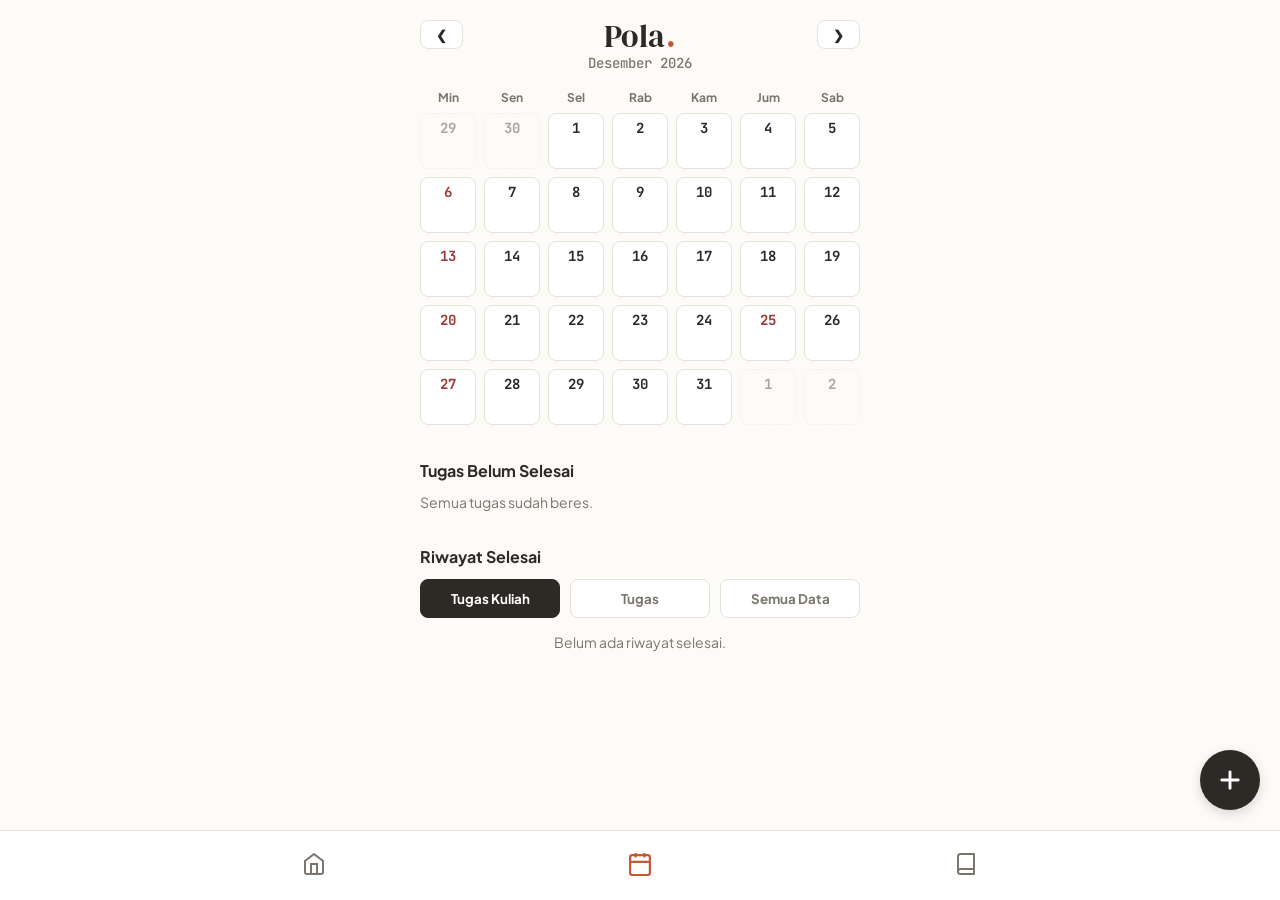
==== kalender.html @ 88614205 "Revamp calendar header and add modals Updated the calendar header layout and added new modal section" ====
<!DOCTYPE html>
<html lang="id">
<head>
    <meta charset="UTF-8">
    <meta name="viewport" content="width=device-width, initial-scale=1.0">
    <title>Pola - Kalender</title>
    <link rel="stylesheet" href="style.css">
</head>
<body>
    <div class="app-container">
        
        <!-- HEADER TERKUNCI (Sejajar dengan index & matkul) -->
        <div class="calendar-header">
            <button class="btn-prev" onclick="changeMonth(-1)">&#10094;</button>
            <div style="position: relative; cursor: pointer; text-align: center; display: flex; flex-direction: column; align-items: center; width: 100%;">
                <h1 class="brand-title" style="margin-bottom: 2px;">Pola<span class="brand-dot">.</span></h1>
                <p id="month-display-text" style="color: var(--text-muted); font-size: 14px; font-weight: 500;"></p>
                <input type="month" id="native-month-picker" style="position: absolute; top:0; left:0; width:100%; height:100%; opacity:0; cursor: pointer;">
            </div>
            <button class="btn-next" onclick="changeMonth(1)">&#10095;</button>
        </div>

        <div class="calendar-grid" id="calendar-grid"></div>

        <div class="upcoming-container">
            <h2 class="section-title">Tugas Belum Selesai</h2>
            <div id="upcoming-list"></div>
        </div>

        <div class="history-container">
            <h2 class="section-title">Riwayat Selesai</h2>
            <div class="history-tabs">
                <button class="tab-btn active" id="tab-tk" onclick="renderHistory('Tugas Kuliah')">Tugas Kuliah</button>
                <button class="tab-btn" id="tab-tb" onclick="renderHistory('Tugas')">Tugas</button>
                <button class="tab-btn" id="tab-semua" onclick="renderHistory('Semua')">Semua Data</button>
            </div>
            <div id="history-list"></div>
        </div>

        <div class="fab-container">
            <div class="fab-menu" id="fab-menu">
                <button onclick="openModal('Tugas Kuliah')">Tugas Kuliah</button>
                <button onclick="openModal('Tugas')">Tugas</button>
            </div>
            <div class="fab" onclick="toggleFabMenu()"></div>
        </div>
    </div>
    
    <!-- POP UP DETAIL KALENDER -->
    <div class="modal-overlay" id="day-detail-modal">
        <div class="modal">
            <h2 id="detail-date-title" style="font-size: 16px; margin-bottom: 15px;">Jadwal</h2>
            <div id="detail-list" style="margin-bottom: 20px; max-height: 50vh; overflow-y: auto;"></div>
            <div class="modal-btns"><button onclick="closeModal('day-detail-modal')" class="btn-save">Tutup</button></div>
        </div>
    </div>

    <!-- MODAL RESCHEDULE -->
    <div class="modal-overlay" id="reschedule-modal">
        <div class="modal">
            <h2 style="font-size: 16px;">Ubah Jadwal Ini</h2>
            <p style="font-size: 12px; color: var(--text-muted); margin-bottom: 15px;">(Hanya mengubah hari ini, minggu depan tetap normal)</p>
            <input type="hidden" id="res-matkulId">
            <input type="hidden" id="res-originalDate">
            <label>Pindah ke Tanggal</label><input type="date" id="res-date">
            <label>Ubah Jam</label><input type="time" id="res-time">
            <label>Ubah Ruangan / Via</label><input type="text" id="res-ruang">
            <label>Dosen Pengganti</label><input type="text" id="res-dosen">
            <div class="modal-btns">
                <button onclick="closeModal('reschedule-modal')" class="btn-cancel">Batal</button>
                <button class="btn-save" onclick="saveReschedule()">Simpan</button>
            </div>
        </div>
    </div>

    <!-- MODAL INSERT -->
    <div class="modal-overlay" id="insert-modal">
        <div class="modal">
            <h2 id="modal-title">Tambah</h2>
            <form id="insert-form">
                <input type="hidden" id="current-category">
                <label>Nama Kegiatan *</label><input type="text" id="new-task-name">
                <div id="field-matkul-dropdown" style="display:none;">
                    <label>Mata Kuliah</label><select id="task-matkul-select"></select>
                    <label>Pengumpulan</label><input type="text" id="task-via">
                </div>
                <label>Tanggal *</label><input type="date" id="new-task-date">
                <label>Jam *</label><input type="time" id="new-task-time">
                <label>Deskripsi (Opsional)</label><textarea id="new-task-desc" rows="2"></textarea>
                
                <div id="field-warna" style="display: none;">
                    <label>Warna Penanda</label>
                    <div class="color-swatches" id="color-swatches-container">
                        <div class="swatch" data-color="#4A7C59" style="background-color: #4A7C59;"></div>
                        <div class="swatch" data-color="#364958" style="background-color: #364958;"></div>
                        <div class="swatch" data-color="#A36B69" style="background-color: #A36B69;"></div>
                        <div class="swatch" data-color="#795C48" style="background-color: #795C48;"></div>
                        <div class="swatch" data-color="#3E5A47" style="background-color: #3E5A47;"></div>
                        <div class="swatch" data-color="#723D46" style="background-color: #723D46;"></div>
                        <div class="swatch" data-color="#5A4A6F" style="background-color: #5A4A6F;"></div>
                        <div class="swatch" data-color="#5F7485" style="background-color: #5F7485;"></div>
                        <div class="swatch" data-color="#AD6A51" style="background-color: #AD6A51;"></div>
                        <div class="swatch" data-color="#8C6239" style="background-color: #8C6239;"></div>
                    </div>
                    <input type="hidden" id="new-task-color" value="#4A7C59">
                </div>
            </form>
            <div class="modal-btns">
                <button onclick="closeModal('insert-modal')" class="btn-cancel">Batal</button>
                <button class="btn-save" onclick="saveNewTask()">Simpan</button>
            </div>
        </div>
    </div>

    <nav class="bottom-nav">
        <a href="index.html" class="nav-item"><svg viewBox="0 0 24 24"><path d="M3 9l9-7 9 7v11a2 2 0 0 1-2 2H5a2 2 0 0 1-2-2z"></path><polyline points="9 22 9 12 15 12 15 22"></polyline></svg></a>
        <a href="kalender.html" class="nav-item active"><svg viewBox="0 0 24 24"><rect x="3" y="4" width="18" height="18" rx="2" ry="2"></rect><line x1="16" y1="2" x2="16" y2="6"></line><line x1="8" y1="2" x2="8" y2="6"></line><line x1="3" y1="10" x2="21" y2="10"></line></svg></a>
        <a href="matkul.html" class="nav-item"><svg viewBox="0 0 24 24"><path d="M4 19.5A2.5 2.5 0 0 1 6.5 17H20"></path><path d="M6.5 2H20v20H6.5A2.5 2.5 0 0 1 4 19.5v-15A2.5 2.5 0 0 1 6.5 2z"></path></svg></a>
    </nav>
    <script src="script.js"></script>
</body>
</html>
---- style.css ----
@import url('https://fonts.googleapis.com/css2?family=DM+Serif+Display&family=JetBrains+Mono:wght@400;600;700&family=Plus+Jakarta+Sans:wght@400;500;600;700;800&display=swap');

:root {
    /* --- TEMA DASAR (Earthy & Grounded) --- */
    --bg-main: #FDFBF7;       
    --bg-card: #FFFFFF;       
    --text-main: #2D2A26;     
    --text-muted: #7A756D;    
    
    /* --- KOMPONEN UI & NAVIGASI --- */
    --nav-bg: #FFFFFF;        
    --btn-primary: #C25934;   
    --btn-skip: #E6E2D8;      
    --border-line: #E6E2D8;   

    /* --- WARNA KATEGORI --- */
    --color-kuliah: #4A6274;  
    --color-tugas: #6B4C7A;   
    --color-acara: #6B705C;   
    --color-rutin: #C08552;   
    --color-salat: #8A817C;   
    --color-minggu: #9C3838;  
    
    /* --- STATUS & PERINGATAN --- */
    --alert-brutal: #B23A3A;  
    --state-dimmed: #E5E5E5;  

    /* --- SETUP FONT BARU --- */
    --font-ui: 'Plus Jakarta Sans', sans-serif;
    --font-logo: 'DM Serif Display', serif;
    --font-mono: 'JetBrains Mono', monospace;
}

* { box-sizing: border-box; margin: 0; padding: 0; font-family: var(--font-ui); }
body { background-color: var(--bg-main); color: var(--text-main); display: flex; justify-content: center; }
.app-container { width: 100%; max-width: 480px; min-height: 100vh; padding: 20px; padding-bottom: 100px; }

header { text-align: center; margin-bottom: 25px; }

/* TYPOGRAPHY LOGO */
.brand-title { font-family: var(--font-logo); font-size: 32px; font-weight: 400; margin-bottom: 5px; color: var(--text-main); letter-spacing: 0.5px; line-height: 1; }
.brand-dot { font-family: var(--font-logo); color: var(--btn-primary); }

.time-badge, .countdown-badge, .day-number, .card-header small, input[type="time"], input[type="date"], #month-display-text, #detail-date-title { 
    font-family: var(--font-mono); 
}

header p { color: var(--text-muted); font-size: 14px; font-weight: 500; margin-top: -2px; }
.section-title { font-size: 16px; font-weight: 700; margin-bottom: 12px; color: var(--text-main); }
.svg-icon { vertical-align: text-bottom; width: 14px; height: 14px; margin-right: 4px; stroke: currentColor; }

/* FAB & Navigasi */
.fab-container { position: fixed; bottom: 90px; right: 20px; display: flex; flex-direction: column; align-items: flex-end; z-index: 10; }
.fab-menu { display: none; flex-direction: column; gap: 10px; margin-bottom: 15px; align-items: flex-end; }
.fab-menu button { background-color: var(--bg-card); color: var(--text-main); border: 1px solid var(--border-line); padding: 10px 16px; border-radius: 20px; box-shadow: 0 4px 6px rgba(0,0,0,0.05); font-size: 14px; font-weight: 600; cursor: pointer; }
.fab { background-color: var(--text-main); color: #FFF; width: 60px; height: 60px; border-radius: 50%; display: flex; justify-content: center; align-items: center; box-shadow: 0 4px 12px rgba(0,0,0,0.15); cursor: pointer; transition: 0.2s; }
.fab:active { transform: scale(0.95); }

.bottom-nav { position: fixed; bottom: 0; left: 0; width: 100%; height: 70px; background-color: var(--nav-bg); display: flex; justify-content: space-evenly; align-items: center; z-index: 9; border-top: 1px solid var(--border-line); }
.nav-item svg { width: 24px; height: 24px; stroke: var(--text-muted); fill: none; stroke-width: 2; transition: 0.2s; margin-right: 0; }
.nav-item.active svg { stroke: var(--btn-primary); transform: scale(1.1); }

/* KALENDER */
.calendar-header { display: flex; justify-content: center; align-items: flex-start; margin-bottom: 15px; position: relative; min-height: 55px; }
.calendar-header button { position: absolute; top: 0; background: var(--bg-card); color: var(--text-main); border: 1px solid var(--border-line); border-radius: 8px; padding: 5px 15px; font-weight: bold; cursor: pointer; z-index: 2; }
.calendar-header button.btn-prev { left: 0; }
.calendar-header button.btn-next { right: 0; }

.calendar-grid { display: grid; grid-template-columns: repeat(7, 1fr); gap: 8px; }
.day-name { text-align: center; font-size: 12px; color: var(--text-muted); font-weight: 700; }
.day-cell { background-color: var(--bg-card); border-radius: 8px; aspect-ratio: 1/1; display: flex; flex-direction: column; align-items: center; padding: 5px; cursor: pointer; border: 1px solid var(--border-line); transition: 0.2s; }
.day-cell:active { transform: scale(0.95); }
.day-cell.dimmed { opacity: 0.4; background-color: transparent; border-style: dashed; }
.day-number { font-size: 14px; font-weight: 700; color: var(--text-main); }
.day-number.sunday-red { color: var(--color-minggu); }
.event-pill-container { width: 100%; height: 6px; padding: 0 4px; margin-top: auto; margin-bottom: 2px; }
.event-pill { width: 100%; height: 100%; border-radius: 4px; }

/* KARTU JADWAL */
.card { background-color: var(--bg-card); border-radius: 12px; margin-bottom: 12px; cursor: pointer; transition: 0.2s; overflow: hidden; box-shadow: 0 4px 14px rgba(0,0,0,0.05); border: 1px solid var(--border-line); }
.card:active { transform: scale(0.98); }
.card-header { padding: 14px 16px; display: flex; justify-content: space-between; align-items: flex-start; color: white; }
.card-header-content { display: flex; align-items: center; gap: 8px; flex: 1; }
.card-header h3 { font-size: 15px; margin: 0; font-weight: 700; transition: 0.2s; line-height: 1.2; }
.card-header small { display: block; margin-top: 4px; }
.card-header .time-badge { font-size: 12px; font-weight: 600; opacity: 0.9; margin-top: 2px; }

/* PIL KATEGORI (Tag Transparan) */
.tag-pill { background: rgba(255, 255, 255, 0.25); border: 1px solid rgba(255, 255, 255, 0.4); padding: 3px 8px; border-radius: 12px; font-size: 10px; font-weight: 700; letter-spacing: 0.5px; text-transform: uppercase; white-space: nowrap; margin-left: 10px; }

.check-btn { background: none; border: none; color: white; cursor: pointer; opacity: 0.8; transition: 0.2s; display: flex; align-items: center; margin-top: -2px; }
.check-btn:active { transform: scale(0.9); opacity: 1; }

.card-detail { display: none; padding: 16px; background-color: var(--bg-card); color: var(--text-main); }
.card-detail.show { display: block; }
.detail-grid { display: grid; grid-template-columns: 1fr 1fr; gap: 12px; }
.detail-item { display: flex; align-items: flex-start; font-size: 13px; font-weight: 600; color: var(--text-main); }
.detail-item span { display: block; font-size: 10px; color: var(--text-muted); text-transform: uppercase; letter-spacing: 0.5px; font-weight: 700; margin-bottom: 2px; }

.card-actions { display: flex; justify-content: flex-end; gap: 8px; margin-top: 15px; padding-top: 15px; border-top: 1px dashed var(--border-line); }
.icon-btn { background: var(--bg-main); color: var(--text-main); border: 1px solid var(--border-line); padding: 8px 12px; border-radius: 8px; cursor: pointer; display: flex; align-items: center; font-size: 12px; font-weight: 700; }
.icon-btn.delete { color: var(--alert-brutal); border-color: #F7E5E5; background: #FDF4F4; }
.card-actions.three-btns { justify-content: space-between; }
.card-actions.three-btns > div { display: flex; gap: 8px; }

/* Bedge Hitung Mundur & Riwayat */
.countdown-badge { background: #FFFFFF; color: var(--text-main); padding: 4px 10px; border-radius: 12px; font-size: 11px; font-weight: 800; display: inline-block; white-space: nowrap; align-self: center; box-shadow: 0 2px 4px rgba(0,0,0,0.1); }
.countdown-alert { color: var(--alert-brutal); }
.upcoming-container, .history-container { margin-top: 35px; }
.history-tabs { display: flex; gap: 10px; margin-bottom: 15px; margin-top: 10px; }
.tab-btn { flex: 1; background: var(--bg-card); color: var(--text-muted); border: 1px solid var(--border-line); padding: 10px; border-radius: 8px; font-weight: bold; cursor: pointer; }
.tab-btn.active { background: var(--text-main); color: white; border-color: var(--text-main); }

/* Modal & Input */
.modal-overlay { position: fixed; top: 0; left: 0; width: 100%; height: 100%; background: rgba(45, 42, 38, 0.6); display: none; justify-content: center; align-items: center; z-index: 20; backdrop-filter: blur(2px); }
.modal { background-color: var(--bg-card); padding: 24px; border-radius: 16px; width: 90%; max-width: 360px; max-height: 85vh; overflow-y: auto; }
.modal h2 { color: var(--text-main); font-weight: 800; margin-bottom: 10px; }
.modal label { font-size: 12px; color: var(--text-muted); font-weight: 700; display: block; margin-bottom: 4px; margin-top: 12px; }
.modal input, .modal select, .modal textarea { width: 100%; padding: 12px; border-radius: 8px; border: 1px solid var(--border-line); background-color: var(--bg-main); color: var(--text-main); font-weight: 500; }
.modal input[type="color"] { height: 40px; padding: 2px; }
.modal-btns { margin-top: 25px; display: flex; justify-content: flex-end; gap: 10px; }
.modal-btns button { padding: 10px 16px; border-radius: 8px; border: none; font-weight: 700; cursor: pointer; }
.btn-save { background-color: var(--btn-primary); color: white; }
.btn-cancel { background-color: var(--btn-skip); color: var(--text-main); }

/* Checkbox Rutinitas */
.checkbox-group { display: grid; grid-template-columns: repeat(3, 1fr); gap: 8px; margin-top: 8px; margin-bottom: 15px; }
.checkbox-group label { background: var(--bg-main); padding: 8px; border-radius: 8px; font-size: 12px; font-weight: 600; display: flex; align-items: center; justify-content: center; gap: 6px; cursor: pointer; border: 1px solid var(--border-line); }
.checkbox-group input { accent-color: var(--btn-primary); }

/* COLOR SWATCHES UI */
.color-swatches { display: flex; flex-wrap: wrap; gap: 12px; margin-top: 8px; }
.swatch { width: 32px; height: 32px; border-radius: 50%; cursor: pointer; transition: 0.2s; position: relative; border: 2px solid transparent; }
.swatch:hover { transform: scale(1.1); }
.swatch.selected { border-color: var(--text-main); transform: scale(1.1); box-shadow: 0 0 0 2px var(--bg-card), 0 0 0 4px var(--text-main); }
.swatch.selected::after { content: '✓'; color: white; position: absolute; top: 50%; left: 50%; transform: translate(-50%, -50%); font-size: 14px; font-weight: bold; }
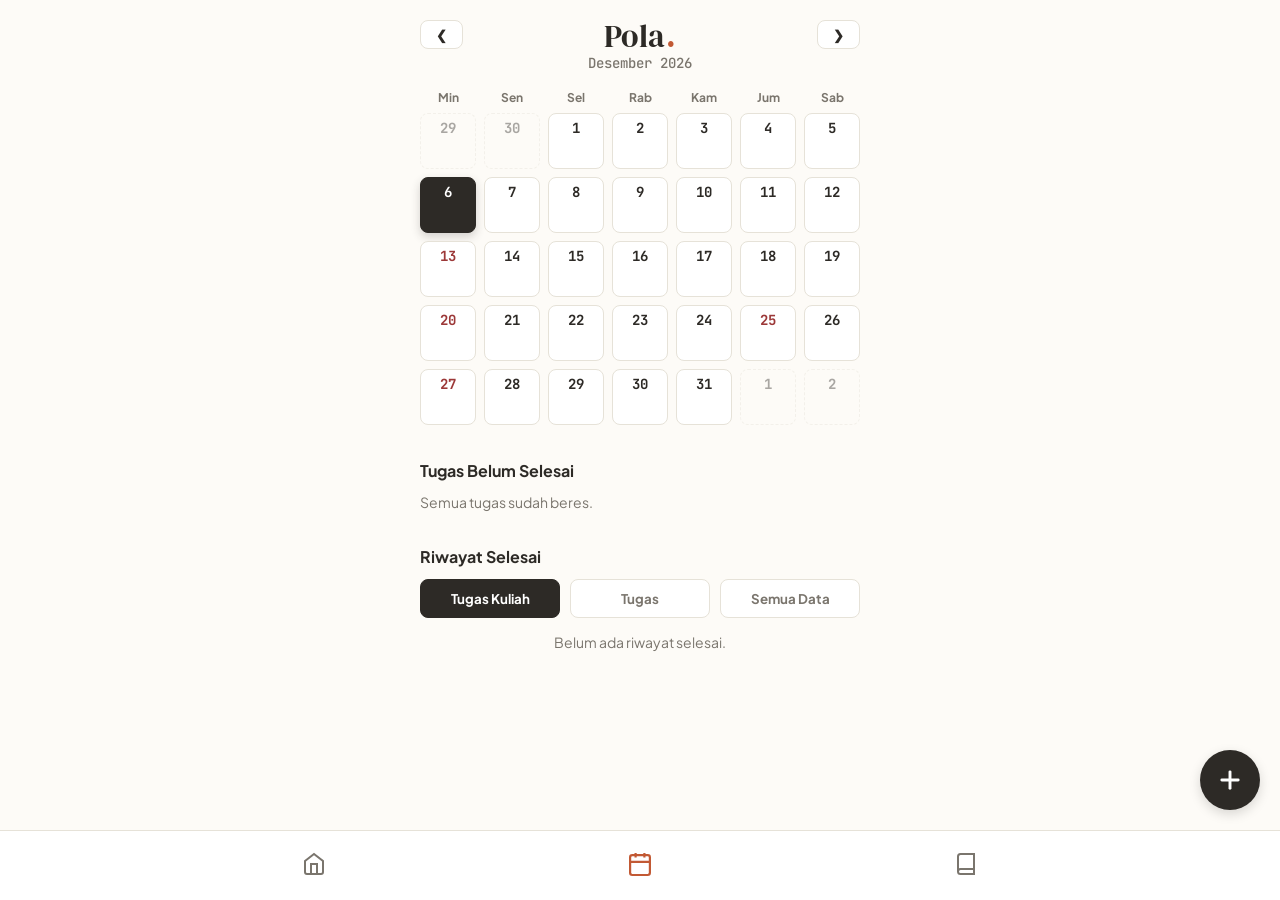
==== commit 9c2e9809: "Remove course modal from kalender.html Removed unused modal for course data input from the calendar " ====
--- a/kalender.html
+++ b/kalender.html
@@ -5,11 +5,17 @@
     <meta name="viewport" content="width=device-width, initial-scale=1.0">
     <title>Pola - Kalender</title>
     <link rel="stylesheet" href="style.css">
+    <link rel="icon" type="image/png" href="img/logo.png">
+    <link rel="manifest" href="manifest.json">
 </head>
 <body>
+    <!-- ANIMASI INTRO -->
+    <div id="intro-screen">
+        <video id="intro-video" src="img/intro.mp4" autoplay muted playsinline></video>
+    </div>
+
     <div class="app-container">
         
-        <!-- HEADER TERKUNCI (Sejajar dengan index & matkul) -->
         <div class="calendar-header">
             <button class="btn-prev" onclick="changeMonth(-1)">&#10094;</button>
             <div style="position: relative; cursor: pointer; text-align: center; display: flex; flex-direction: column; align-items: center; width: 100%;">
@@ -39,14 +45,15 @@
 
         <div class="fab-container">
             <div class="fab-menu" id="fab-menu">
+                <button onclick="openModal('Tugas')">Tugas</button>
+                <button onclick="openModal('Libur')">Libur</button>
+                <button onclick="openModal('Kuliah')">Kuliah</button>
                 <button onclick="openModal('Tugas Kuliah')">Tugas Kuliah</button>
-                <button onclick="openModal('Tugas')">Tugas</button>
             </div>
             <div class="fab" onclick="toggleFabMenu()"></div>
         </div>
     </div>
     
-    <!-- POP UP DETAIL KALENDER -->
     <div class="modal-overlay" id="day-detail-modal">
         <div class="modal">
             <h2 id="detail-date-title" style="font-size: 16px; margin-bottom: 15px;">Jadwal</h2>
@@ -55,7 +62,6 @@
         </div>
     </div>
 
-    <!-- MODAL RESCHEDULE -->
     <div class="modal-overlay" id="reschedule-modal">
         <div class="modal">
             <h2 style="font-size: 16px;">Ubah Jadwal Ini</h2>
@@ -64,6 +70,7 @@
             <input type="hidden" id="res-originalDate">
             <label>Pindah ke Tanggal</label><input type="date" id="res-date">
             <label>Ubah Jam</label><input type="time" id="res-time">
+            <label>Ubah Jam Selesai</label><input type="time" id="res-time-end">
             <label>Ubah Ruangan / Via</label><input type="text" id="res-ruang">
             <label>Dosen Pengganti</label><input type="text" id="res-dosen">
             <div class="modal-btns">
@@ -73,20 +80,44 @@
         </div>
     </div>
 
-    <!-- MODAL INSERT -->
+    <!-- MODAL INSERT UTAMA -->
     <div class="modal-overlay" id="insert-modal">
         <div class="modal">
             <h2 id="modal-title">Tambah</h2>
             <form id="insert-form">
                 <input type="hidden" id="current-category">
-                <label>Nama Kegiatan *</label><input type="text" id="new-task-name">
+                
+                <div id="field-nama-kegiatan"><label>Nama Kegiatan *</label><input type="text" id="new-task-name"></div>
+                
                 <div id="field-matkul-dropdown" style="display:none;">
-                    <label>Mata Kuliah</label><select id="task-matkul-select"></select>
-                    <label>Pengumpulan</label><input type="text" id="task-via">
+                    <label>Mata Kuliah *</label><select id="task-matkul-select"></select>
                 </div>
-                <label>Tanggal *</label><input type="date" id="new-task-date">
-                <label>Jam *</label><input type="time" id="new-task-time">
-                <label>Deskripsi (Opsional)</label><textarea id="new-task-desc" rows="2"></textarea>
+                
+                <div id="field-pengumpulan" style="display:none;"><label>Pengumpulan</label><input type="text" id="task-via"></div>
+                <div id="field-ruangan" style="display:none;"><label>Ruangan</label><input type="text" id="new-task-ruang"></div>
+
+                <div id="field-rutinitas-hari" style="display: none;">
+                    <label>Pilih Hari Rutinitas *</label>
+                    <div class="checkbox-group">
+                        <label><input type="checkbox" name="routine-days" value="Senin">Sen</label>
+                        <label><input type="checkbox" name="routine-days" value="Selasa">Sel</label>
+                        <label><input type="checkbox" name="routine-days" value="Rabu">Rab</label>
+                        <label><input type="checkbox" name="routine-days" value="Kamis">Kam</label>
+                        <label><input type="checkbox" name="routine-days" value="Jumat">Jum</label>
+                        <label><input type="checkbox" name="routine-days" value="Sabtu">Sab</label>
+                        <label><input type="checkbox" name="routine-days" value="Minggu">Min</label>
+                    </div>
+                </div>
+
+                <div id="field-tanggal"><label>Tanggal Mulai *</label><input type="date" id="new-task-date"></div>
+                <div id="field-tanggal-selesai" style="display: none;"><label>Tanggal Selesai (Opsional)</label><input type="date" id="new-task-date-end"></div>
+                
+                <div style="display: flex; gap: 10px;">
+                    <div id="field-jam" style="width: 100%;"><label>Jam Mulai *</label><input type="time" id="new-task-time"></div>
+                    <div id="field-jam-selesai" style="display:none; width: 100%;"><label>Jam Selesai</label><input type="time" id="new-task-time-end"></div>
+                </div>
+                
+                <div id="field-desc"><label>Deskripsi (Opsional)</label><textarea id="new-task-desc" rows="2"></textarea></div>
                 
                 <div id="field-warna" style="display: none;">
                     <label>Warna Penanda</label>
--- a/style.css
+++ b/style.css
@@ -1,31 +1,37 @@
 @import url('https://fonts.googleapis.com/css2?family=DM+Serif+Display&family=JetBrains+Mono:wght@400;600;700&family=Plus+Jakarta+Sans:wght@400;500;600;700;800&display=swap');
 
 :root {
-    /* --- TEMA DASAR (Earthy & Grounded) --- */
     --bg-main: #FDFBF7;       
     --bg-card: #FFFFFF;       
     --text-main: #2D2A26;     
     --text-muted: #7A756D;    
     
-    /* --- KOMPONEN UI & NAVIGASI --- */
     --nav-bg: #FFFFFF;        
     --btn-primary: #C25934;   
     --btn-skip: #E6E2D8;      
     --border-line: #E6E2D8;   
 
-    /* --- WARNA KATEGORI --- */
     --color-kuliah: #4A6274;  
     --color-tugas: #6B4C7A;   
     --color-acara: #6B705C;   
     --color-rutin: #C08552;   
     --color-salat: #8A817C;   
     --color-minggu: #9C3838;  
+
+    --user-teal: #4A7C59;     
+    --user-navy: #364958;     
+    --user-rose: #A36B69;     
+    --user-mocha: #795C48;    
+    --user-forest: #3E5A47;   
+    --user-wine: #723D46;     
+    --user-eggplant: #5A4A6F; 
+    --user-steel: #5F7485;    
+    --user-copper: #AD6A51;   
+    --user-bronze: #8C6239;   
     
-    /* --- STATUS & PERINGATAN --- */
     --alert-brutal: #B23A3A;  
     --state-dimmed: #E5E5E5;  
 
-    /* --- SETUP FONT BARU --- */
     --font-ui: 'Plus Jakarta Sans', sans-serif;
     --font-logo: 'DM Serif Display', serif;
     --font-mono: 'JetBrains Mono', monospace;
@@ -37,7 +43,6 @@
 
 header { text-align: center; margin-bottom: 25px; }
 
-/* TYPOGRAPHY LOGO */
 .brand-title { font-family: var(--font-logo); font-size: 32px; font-weight: 400; margin-bottom: 5px; color: var(--text-main); letter-spacing: 0.5px; line-height: 1; }
 .brand-dot { font-family: var(--font-logo); color: var(--btn-primary); }
 
@@ -47,9 +52,8 @@
 
 header p { color: var(--text-muted); font-size: 14px; font-weight: 500; margin-top: -2px; }
 .section-title { font-size: 16px; font-weight: 700; margin-bottom: 12px; color: var(--text-main); }
-.svg-icon { vertical-align: text-bottom; width: 14px; height: 14px; margin-right: 4px; stroke: currentColor; }
+.svg-icon { vertical-align: text-bottom; width: 14px; height: 14px; margin-right: 4px; }
 
-/* FAB & Navigasi */
 .fab-container { position: fixed; bottom: 90px; right: 20px; display: flex; flex-direction: column; align-items: flex-end; z-index: 10; }
 .fab-menu { display: none; flex-direction: column; gap: 10px; margin-bottom: 15px; align-items: flex-end; }
 .fab-menu button { background-color: var(--bg-card); color: var(--text-main); border: 1px solid var(--border-line); padding: 10px 16px; border-radius: 20px; box-shadow: 0 4px 6px rgba(0,0,0,0.05); font-size: 14px; font-weight: 600; cursor: pointer; }
@@ -60,7 +64,6 @@
 .nav-item svg { width: 24px; height: 24px; stroke: var(--text-muted); fill: none; stroke-width: 2; transition: 0.2s; margin-right: 0; }
 .nav-item.active svg { stroke: var(--btn-primary); transform: scale(1.1); }
 
-/* KALENDER */
 .calendar-header { display: flex; justify-content: center; align-items: flex-start; margin-bottom: 15px; position: relative; min-height: 55px; }
 .calendar-header button { position: absolute; top: 0; background: var(--bg-card); color: var(--text-main); border: 1px solid var(--border-line); border-radius: 8px; padding: 5px 15px; font-weight: bold; cursor: pointer; z-index: 2; }
 .calendar-header button.btn-prev { left: 0; }
@@ -76,19 +79,26 @@
 .event-pill-container { width: 100%; height: 6px; padding: 0 4px; margin-top: auto; margin-bottom: 2px; }
 .event-pill { width: 100%; height: 100%; border-radius: 4px; }
 
-/* KARTU JADWAL */
+/* PENANDA HARI INI (TODAY HIGHLIGHT) */
+.day-cell.today-highlight {
+    background-color: var(--text-main); 
+    box-shadow: 0 4px 10px rgba(45, 42, 38, 0.2);
+    border-color: var(--text-main);
+}
+.day-cell.today-highlight .day-number { color: #FFFFFF !important; }
+
 .card { background-color: var(--bg-card); border-radius: 12px; margin-bottom: 12px; cursor: pointer; transition: 0.2s; overflow: hidden; box-shadow: 0 4px 14px rgba(0,0,0,0.05); border: 1px solid var(--border-line); }
 .card:active { transform: scale(0.98); }
-.card-header { padding: 14px 16px; display: flex; justify-content: space-between; align-items: flex-start; color: white; }
-.card-header-content { display: flex; align-items: center; gap: 8px; flex: 1; }
+.card-header { padding: 14px 16px; display: flex; flex-direction: column; gap: 8px; color: white; }
+.card-header-top { display: flex; justify-content: space-between; align-items: flex-start; width: 100%; }
+.card-title-group { display: flex; align-items: flex-start; gap: 8px; }
 .card-header h3 { font-size: 15px; margin: 0; font-weight: 700; transition: 0.2s; line-height: 1.2; }
-.card-header small { display: block; margin-top: 4px; }
+.card-header small { display: flex; align-items: center; margin-top: 4px; }
 .card-header .time-badge { font-size: 12px; font-weight: 600; opacity: 0.9; margin-top: 2px; }
+.dimmed-text { text-decoration: line-through; color: var(--state-dimmed) !important; }
+.tag-pill { background: rgba(255, 255, 255, 0.25); border: 1px solid rgba(255, 255, 255, 0.4); padding: 3px 8px; border-radius: 12px; font-size: 10px; font-weight: 700; letter-spacing: 0.5px; text-transform: uppercase; white-space: nowrap; height: fit-content; }
 
-/* PIL KATEGORI (Tag Transparan) */
-.tag-pill { background: rgba(255, 255, 255, 0.25); border: 1px solid rgba(255, 255, 255, 0.4); padding: 3px 8px; border-radius: 12px; font-size: 10px; font-weight: 700; letter-spacing: 0.5px; text-transform: uppercase; white-space: nowrap; margin-left: 10px; }
-
-.check-btn { background: none; border: none; color: white; cursor: pointer; opacity: 0.8; transition: 0.2s; display: flex; align-items: center; margin-top: -2px; }
+.check-btn { background: transparent; border: none; cursor: pointer; opacity: 0.9; transition: 0.2s; display: flex; align-items: center; padding: 0; margin-top: -1px; }
 .check-btn:active { transform: scale(0.9); opacity: 1; }
 
 .card-detail { display: none; padding: 16px; background-color: var(--bg-card); color: var(--text-main); }
@@ -103,7 +113,6 @@
 .card-actions.three-btns { justify-content: space-between; }
 .card-actions.three-btns > div { display: flex; gap: 8px; }
 
-/* Bedge Hitung Mundur & Riwayat */
 .countdown-badge { background: #FFFFFF; color: var(--text-main); padding: 4px 10px; border-radius: 12px; font-size: 11px; font-weight: 800; display: inline-block; white-space: nowrap; align-self: center; box-shadow: 0 2px 4px rgba(0,0,0,0.1); }
 .countdown-alert { color: var(--alert-brutal); }
 .upcoming-container, .history-container { margin-top: 35px; }
@@ -111,7 +120,6 @@
 .tab-btn { flex: 1; background: var(--bg-card); color: var(--text-muted); border: 1px solid var(--border-line); padding: 10px; border-radius: 8px; font-weight: bold; cursor: pointer; }
 .tab-btn.active { background: var(--text-main); color: white; border-color: var(--text-main); }
 
-/* Modal & Input */
 .modal-overlay { position: fixed; top: 0; left: 0; width: 100%; height: 100%; background: rgba(45, 42, 38, 0.6); display: none; justify-content: center; align-items: center; z-index: 20; backdrop-filter: blur(2px); }
 .modal { background-color: var(--bg-card); padding: 24px; border-radius: 16px; width: 90%; max-width: 360px; max-height: 85vh; overflow-y: auto; }
 .modal h2 { color: var(--text-main); font-weight: 800; margin-bottom: 10px; }
@@ -123,14 +131,21 @@
 .btn-save { background-color: var(--btn-primary); color: white; }
 .btn-cancel { background-color: var(--btn-skip); color: var(--text-main); }
 
-/* Checkbox Rutinitas */
 .checkbox-group { display: grid; grid-template-columns: repeat(3, 1fr); gap: 8px; margin-top: 8px; margin-bottom: 15px; }
 .checkbox-group label { background: var(--bg-main); padding: 8px; border-radius: 8px; font-size: 12px; font-weight: 600; display: flex; align-items: center; justify-content: center; gap: 6px; cursor: pointer; border: 1px solid var(--border-line); }
 .checkbox-group input { accent-color: var(--btn-primary); }
 
-/* COLOR SWATCHES UI */
 .color-swatches { display: flex; flex-wrap: wrap; gap: 12px; margin-top: 8px; }
-.swatch { width: 32px; height: 32px; border-radius: 50%; cursor: pointer; transition: 0.2s; position: relative; border: 2px solid transparent; }
+.swatch { width: 32px; height: 32px; border-radius: 50%; cursor: pointer; transition: 0.2s; position: relative; }
 .swatch:hover { transform: scale(1.1); }
-.swatch.selected { border-color: var(--text-main); transform: scale(1.1); box-shadow: 0 0 0 2px var(--bg-card), 0 0 0 4px var(--text-main); }
-.swatch.selected::after { content: '✓'; color: white; position: absolute; top: 50%; left: 50%; transform: translate(-50%, -50%); font-size: 14px; font-weight: bold; }
+.swatch.selected { outline: 2px solid var(--text-main); outline-offset: 3px; transform: scale(1.05); }
+
+/* --- ANIMASI INTRO --- */
+#intro-screen {
+    position: fixed; top: 0; left: 0; width: 100%; height: 100%;
+    background-color: var(--bg-main); z-index: 9999;
+    display: flex; justify-content: center; align-items: center;
+    transition: opacity 0.5s ease, visibility 0.5s ease;
+}
+#intro-screen video { width: 100%; max-width: 480px; height: 100%; object-fit: cover; }
+.intro-hidden { opacity: 0; visibility: hidden; pointer-events: none; }
